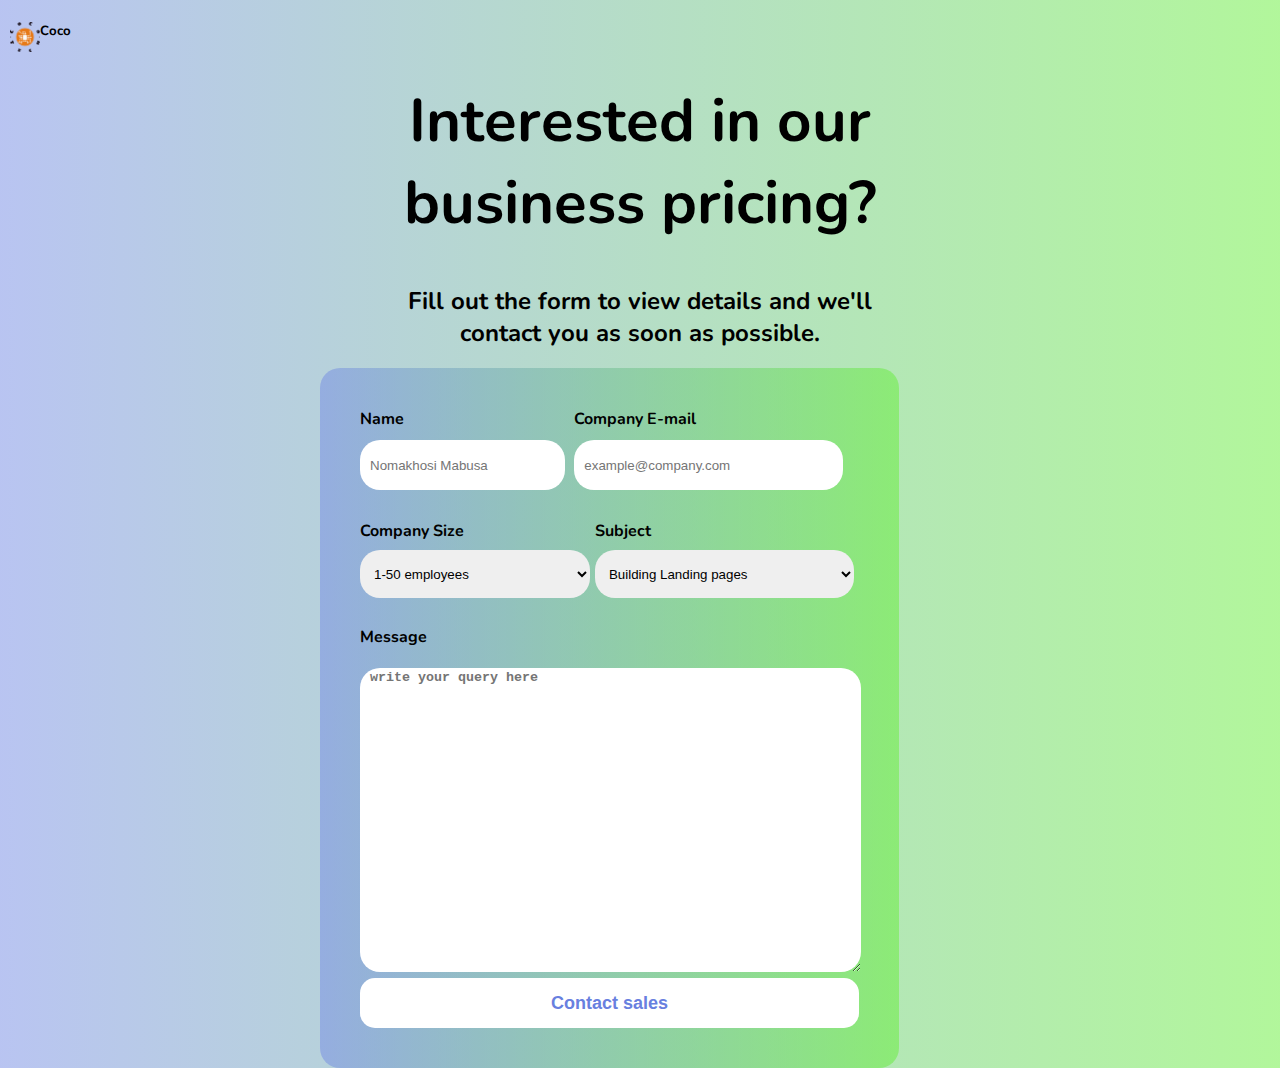
==== contact.html @ 876b6acd "contact page" ====
<!DOCTYPE html>
<html lang="en">
<head>
    <meta charset="UTF-8">
    <meta name="viewport" content="width=100%, initial-scale=1.0">
    <title>Contact</title>
    <link rel="stylesheet" href="style.css">
</head>

<body>
    <header>
        <img src="logo-no-background.png" alt="logo image">
        <h5>Coco</h5>
    </header>
    <div class="postheader">
        <h1>Interested in our<br> 
            business pricing?</h1>
            <h2>Fill out the form to view details and we'll<br> contact you as soon as possible.</h2>

    
        </div>
        
    <section>
        <form>
        <div class="form">

            <div class="input">
            <div class="each-item">
                <label > Name</label>
                <input type="text" placeholder="Nomakhosi Mabusa">
                </div>
            <div class="each-item">
                <label>Company  E-mail</label>
                <input type="email" placeholder="example@company.com"><br>
            </div>
        </div>

                <div class="input">
                    
            <div class="each-item">
                <label>Company Size</label>
                <select name="company-size" id="company-size">
                    <option value="1-50 emplyees"> 1-50 employees</option>
                    <option value="51-100 employes">51-100 employees</option>
                    <option value="101-150 employes"> 101-150 employees</option>
                </select>
            </div>

        <div class="each-item">
                <label>Subject</label>
                <select name="subject" id="subject">
                    <option value="Building Landing pages">Building Landing pages</option>
                    <option value="Updating your website"> Updating your website</option>
                    <option value="Taking your business to the cloud">Taking your business to the cloud</option>
                </select><br>
                </div>

            </div>
           
                <label>Message</label>
                
                <textarea input type="text" placeholder="write your query here"></textarea><br>
            
                <button type="submit">Contact sales</button>
            </form>

        </div>
        

    </section>

  <script src="jsmod1/index.js"></script>  
</body>
</html>
---- style.css ----
@import url('https://fonts.googleapis.com/css2?family=Nunito:ital,wght@0,200;0,300;0,400;0,500;0,600;0,700;0,800;0,900;0,1000;1,200;1,300;1,400;1,500;1,600;1,700;1,800;1,900;1,1000&family=Titillium+Web:ital,wght@0,200;0,300;0,400;0,600;0,700;1,200;1,300;1,400;1,600;1,700&display=swap');

header{
    width: 100%;
   
   
}


header img{
    width: 30px;
    height: 30px;
    background-color: none;
    float: left;
    margin-left: none;
    padding-left: 10px;
}
.postheader{
    width: 100%;
    height: auto;
    /*background-image: url(IMG_2781.jpeg);*/
    text-align: center;
}
.postheader h1{
    font-size: 60px;
}

body{
    width: 100%;
    margin: auto;
    font-family: 'Nunito', sans-serif;
    background:linear-gradient(to right,rgba(115, 138, 228, 0.5),rgba(101, 238, 56,0.5)) ;
}

 
section{
    width: 50%;
    height: auto;
    margin: auto;
}   


section form{
    width: 78%;
    background:linear-gradient(to right,rgba(115, 138, 228, 0.5),rgba(101, 238, 56,0.5));
    padding: 40px;
    border-radius: 20px;
   
}
section .form .input{
    display: flex;
}


section form .input{
    display: flex;
   flex-direction: row;
   justify-content: space-between;
  /*border: solid red;*/
  margin-bottom: 20px;
}


section .each-item input{
    width: 90%;
    padding-left: 10px;
    border: none;
    border-radius: 20px;
    height: 48px;
    margin: 10px 0;
}

/*section .form .dropdown{
    display: flex;
    flex-direction: row;
    justify-content: space-between;
    border: solid blue;
    margin-bottom: 100px;
    
}*/

section .input select{
    width: 98%;
   padding-left: 10px;
    font-weight:500;
    margin: 8px 0;
    border: none;
    border-radius: 20px;
    height: 48px;
}

section form textarea{
    width: 98%;
    height: 300px;
    border-radius: 20px;
    padding-left: 10px;
    border: none;
    font-weight:bold ;
    margin-top: 20px;
}

section form label{
    font-weight:bold ;
    padding-top: 10px;
}
section form button{
    width: 100%;
    background-color: white;
    border-radius: 15px;
    font-weight: bold;
    height: 50px;
    font-size: large;
    color: rgb(104, 128, 223);
    border: none;
    
}

@media only screen and (max-width:320px){
    .postheader h1{
        margin: 20px;
    }

    .postheader h2{
        margin: 5px;

    }

    section{
        width: 100%;
        margin-right:20px;
      height: auto;

    }
    section form{
        width: 100%;
        margin-right: 20px;
    }
    


}


@media only screen and (max-width:720px) {

    section{
        width: 50%;
        margin:auto;
      height: auto;

    }

    
    section form textarea{
        height: 200px;
        width: 100%;
    }


    section .form .input {
        display: flex;
        flex-direction: column;
        height: 180px;
        width:98%;
        border-radius: 20px;
        /*border: solid red;*/
        margin-bottom: 10px;
        padding-bottom: 0px;
    }
    section .form label{
        margin-bottom: 5px;
    }
    section .dropdown{
        display: flex;
        flex-direction: column;
        margin-bottom: 20px;
        height: 200px;
        /*border:solid blue;*/
    }

    .postheader h1{
        font-size: 40px;
    }
    .postheader h2{
        font-size: medium;
    }

    
}
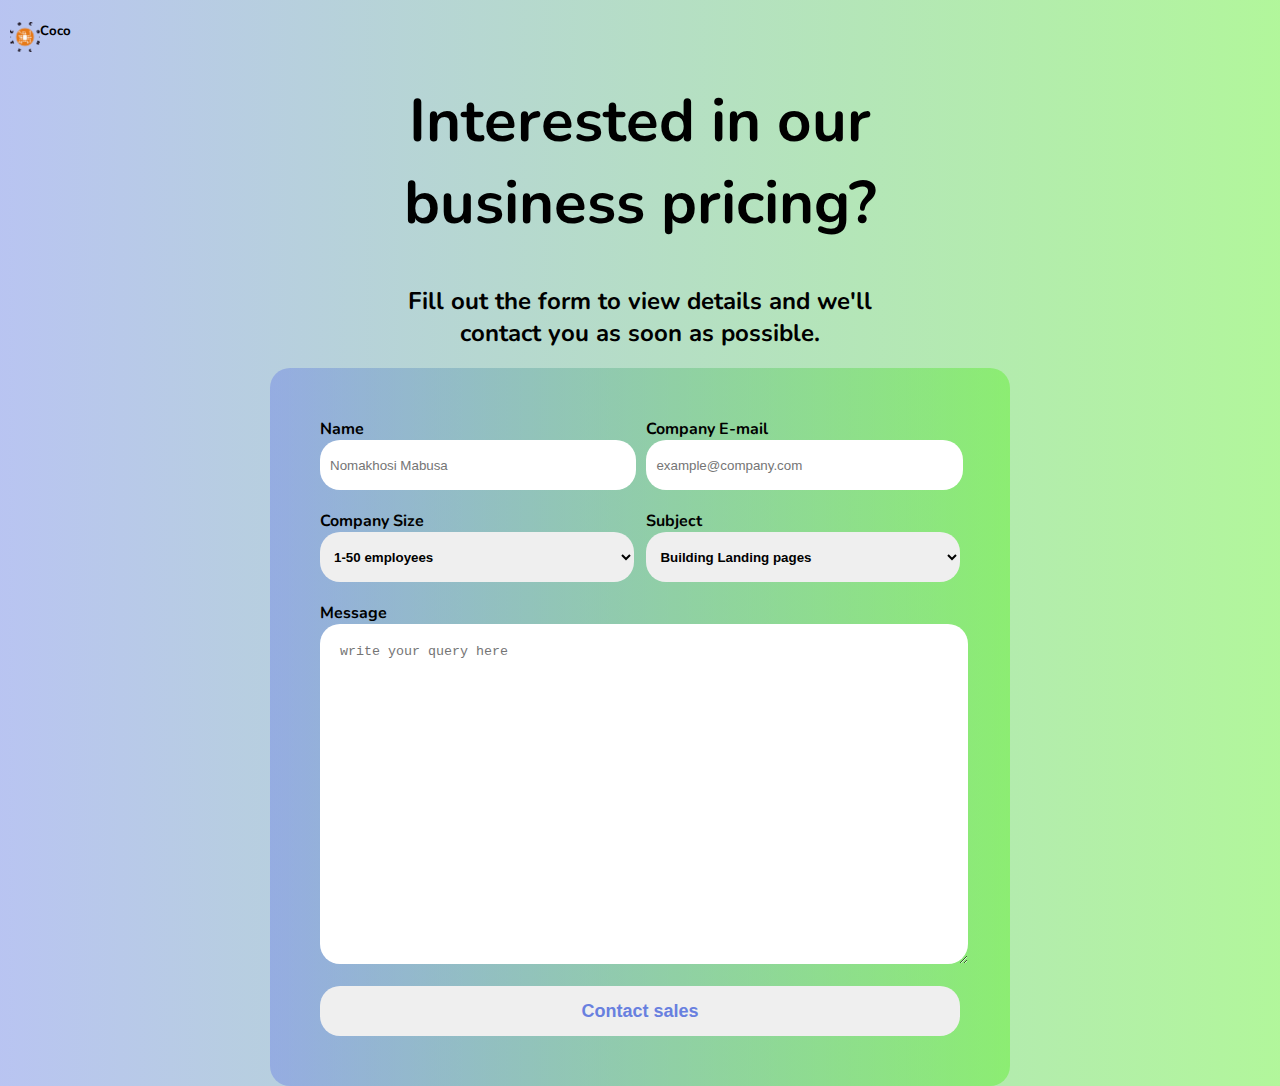
==== commit 12638c09: "contact-page" ====
--- a/contact.html
+++ b/contact.html
@@ -20,54 +20,52 @@
     
         </div>
         
-    <section>
-        <form>
-        <div class="form">
-
-            <div class="input">
+        <section>
+            <center><form>
+            <div class="form">
+    
+                <div class="each-item">
+                    <label > Name</label>
+                    <input type="text" placeholder="Nomakhosi Mabusa">
+                    </div>
+                <div class="each-item">
+                    <label>Company E-mail</label>
+                    <input type="email" placeholder="example@company.com"><br>
+                </div>
+            
+                <div class="each-item">
+                    <label>Company Size</label>
+                    <select name="company-size" id="company-size">
+                        <option value="1-50 emplyees"> 1-50 employees</option>
+                        <option value="51-100 employes">51-100 employees</option>
+                        <option value="101-150 employes"> 101-150 employees</option>
+                    </select>
+                </div>
+    
             <div class="each-item">
-                <label > Name</label>
-                <input type="text" placeholder="Nomakhosi Mabusa">
+                    <label>Subject</label>
+                    <select name="subject" id="subject">
+                        <option value="Building Landing pages">Building Landing pages</option>
+                        <option value="Updating your website"> Updating your website</option>
+                        <option value="Taking your business to the cloud">Taking your business to the cloud</option>
+                    </select><br>
+                    </div>
+    
                 </div>
-            <div class="each-item">
-                <label>Company  E-mail</label>
-                <input type="email" placeholder="example@company.com"><br>
-            </div>
-        </div>
-
-                <div class="input">
+               
+                    <label>Message</label>
                     
-            <div class="each-item">
-                <label>Company Size</label>
-                <select name="company-size" id="company-size">
-                    <option value="1-50 emplyees"> 1-50 employees</option>
-                    <option value="51-100 employes">51-100 employees</option>
-                    <option value="101-150 employes"> 101-150 employees</option>
-                </select>
-            </div>
-
-        <div class="each-item">
-                <label>Subject</label>
-                <select name="subject" id="subject">
-                    <option value="Building Landing pages">Building Landing pages</option>
-                    <option value="Updating your website"> Updating your website</option>
-                    <option value="Taking your business to the cloud">Taking your business to the cloud</option>
-                </select><br>
-                </div>
-
-            </div>
+                    <textarea input type="text" placeholder="write your query here"></textarea><br>
+                
+                    <button type="submit">Contact sales</button>
+               
+                    
+                </form>
+    
            
-                <label>Message</label>
-                
-                <textarea input type="text" placeholder="write your query here"></textarea><br>
             
-                <button type="submit">Contact sales</button>
-            </form>
-
-        </div>
-        
-
-    </section>
+        </center>
+        </section>
 
   <script src="jsmod1/index.js"></script>  
 </body>
--- a/style.css
+++ b/style.css
@@ -32,87 +32,71 @@
     background:linear-gradient(to right,rgba(115, 138, 228, 0.5),rgba(101, 238, 56,0.5)) ;
 }
 
- 
-section{
+
+form {
+    background: linear-gradient(to right, rgba(115, 138, 228, 0.5), rgba(101, 238, 56, 0.5));
+    border-radius: 20px;
     width: 50%;
+    padding: 50px;
+    font-weight: bold;
+    text-align: left;
+}
+
+.form {
+    /* border:solid red;*/
+    width: 100%;
     height: auto;
-    margin: auto;
-}   
+    display: flex;
+    flex-wrap: wrap;
+    justify-content: space-between;
 
+}
 
-section form{
-    width: 78%;
-    background:linear-gradient(to right,rgba(115, 138, 228, 0.5),rgba(101, 238, 56,0.5));
-    padding: 40px;
-    border-radius: 20px;
+.each-item {
+    /*border:solid green;*/
+    width: 49%;
+    height: auto;
+    margin-bottom: 20px;
    
 }
-section .form .input{
-    display: flex;
+
+.each-item input {
+    width: 97%;
+    border-radius: 20px;
+    height: 48px;
+    border:none;
+    padding-left:10px ;
 }
 
 
-section form .input{
-    display: flex;
-   flex-direction: row;
-   justify-content: space-between;
-  /*border: solid red;*/
-  margin-bottom: 20px;
+
+.each-item select {
+    width: 100%;
+    border-radius: 20px;
+    height: 50px;
+    border:none;
+    padding-left:10px ;
+    font-weight: 900;
 }
 
-
-section .each-item input{
-    width: 90%;
-    padding-left: 10px;
-    border: none;
+textarea {
+    display: flex;
+    width: 95%;
+    height:300px;
     border-radius: 20px;
-    height: 48px;
-    margin: 10px 0;
+    padding: 20px;
+    border:none;
+  
 }
 
-/*section .form .dropdown{
-    display: flex;
-    flex-direction: row;
-    justify-content: space-between;
-    border: solid blue;
-    margin-bottom: 100px;
-    
-}*/
-
-section .input select{
-    width: 98%;
-   padding-left: 10px;
-    font-weight:500;
-    margin: 8px 0;
-    border: none;
+button {
+    width: 100%;
+    height:50px;
     border-radius: 20px;
-    height: 48px;
-}
-
-section form textarea{
-    width: 98%;
-    height: 300px;
-    border-radius: 20px;
-    padding-left: 10px;
-    border: none;
-    font-weight:bold ;
-    margin-top: 20px;
-}
-
-section form label{
-    font-weight:bold ;
-    padding-top: 10px;
-}
-section form button{
-    width: 100%;
-    background-color: white;
-    border-radius: 15px;
     font-weight: bold;
-    height: 50px;
     font-size: large;
     color: rgb(104, 128, 223);
-    border: none;
-    
+    border:none;
 }
 
 @media only screen and (max-width:320px){
@@ -125,17 +109,18 @@
 
     }
 
-    section{
+    form {
         width: 100%;
-        margin-right:20px;
-      height: auto;
+        display: flex;
+        flex-direction: column;
+    }
+    .each-item {
+        width: 100%;
+        height: auto;
+        margin-bottom: 20px;
+       
+    }
 
-    }
-    section form{
-        width: 100%;
-        margin-right: 20px;
-    }
-    
 
 
 }
@@ -143,39 +128,28 @@
 
 @media only screen and (max-width:720px) {
 
-    section{
-        width: 50%;
-        margin:auto;
-      height: auto;
-
-    }
-
-    
-    section form textarea{
-        height: 200px;
+    form {
         width: 100%;
-    }
-
-
-    section .form .input {
         display: flex;
         flex-direction: column;
-        height: 180px;
-        width:98%;
+        text-align: left;
+    }
+    .each-item {
+        width: 80%;
+        height: auto;
+        margin-bottom: 20px;
+       
+    }
+    textarea {
+        width: 75%;
+        height:300px;
         border-radius: 20px;
-        /*border: solid red;*/
-        margin-bottom: 10px;
-        padding-bottom: 0px;
+        padding: 20px;
+        border:none;
+      
     }
-    section .form label{
-        margin-bottom: 5px;
-    }
-    section .dropdown{
-        display: flex;
-        flex-direction: column;
-        margin-bottom: 20px;
-        height: 200px;
-        /*border:solid blue;*/
+    button {
+        width: 80%;
     }
 
     .postheader h1{
